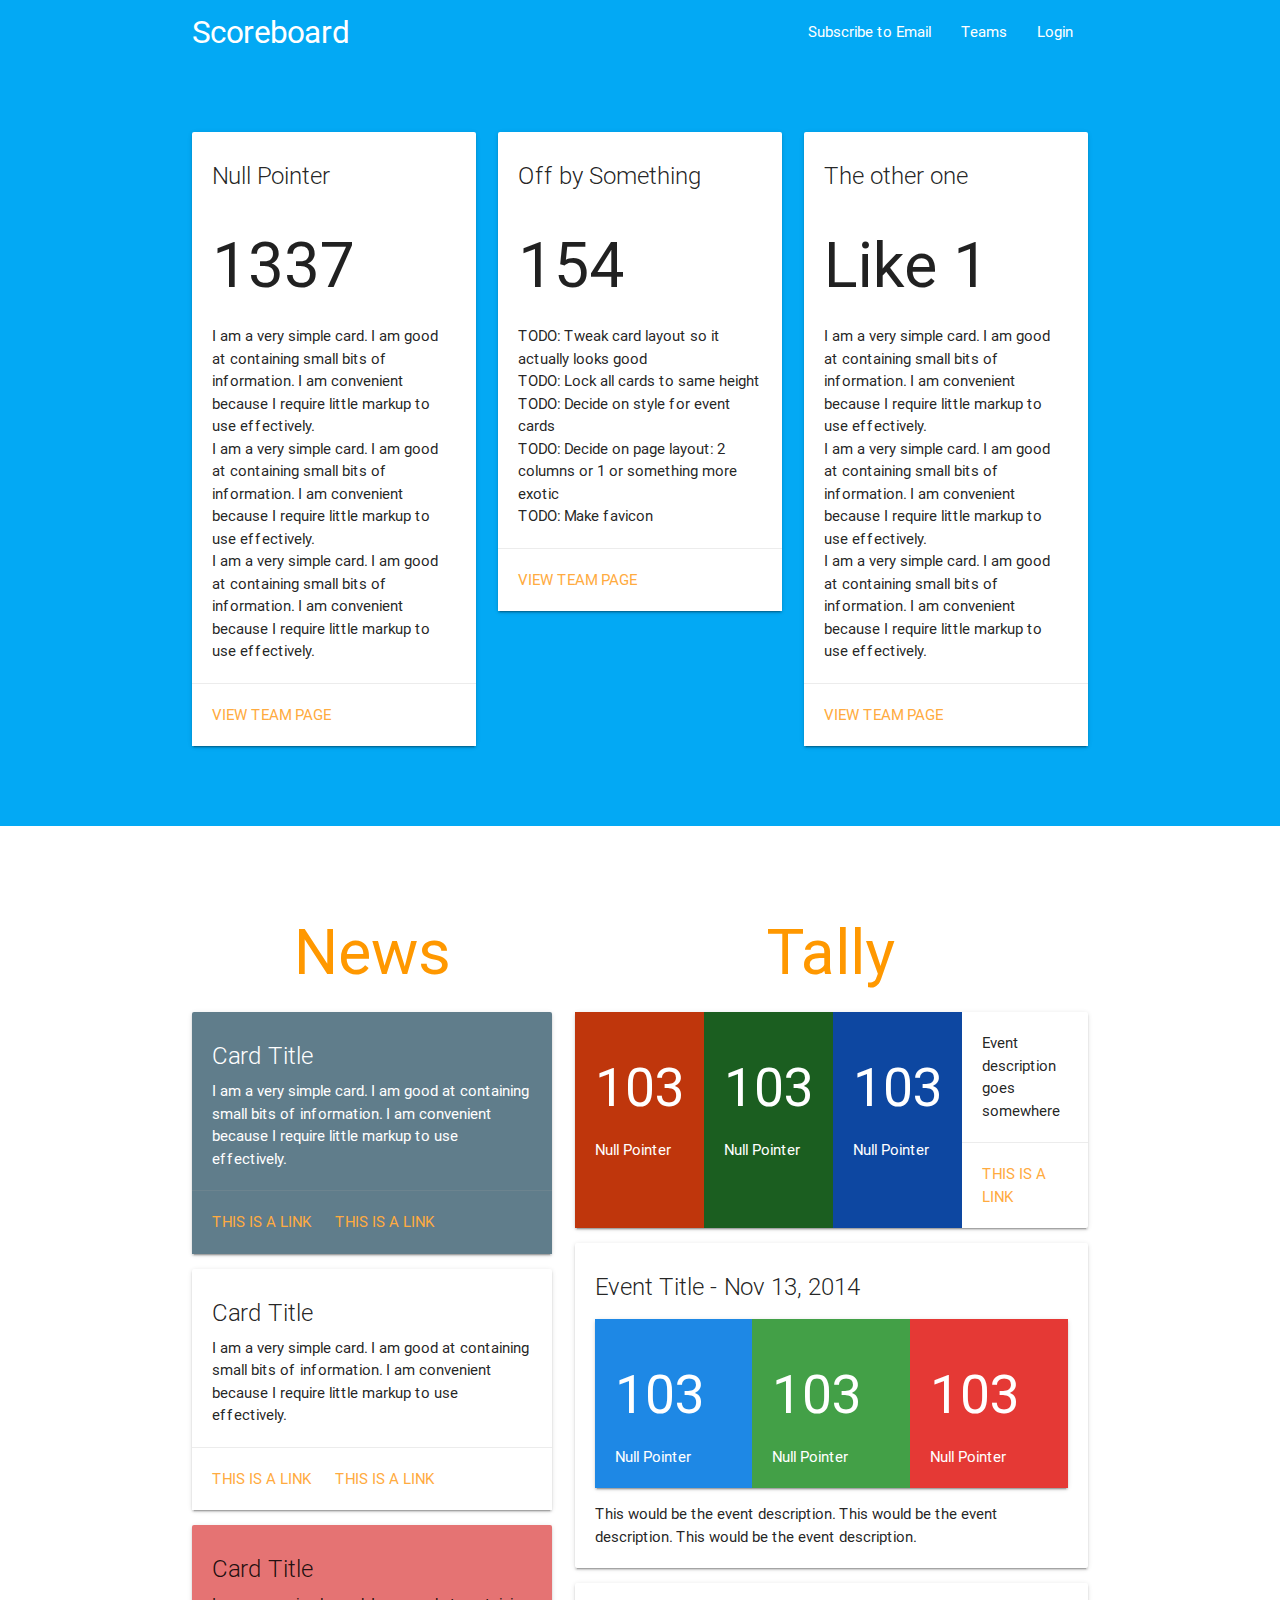
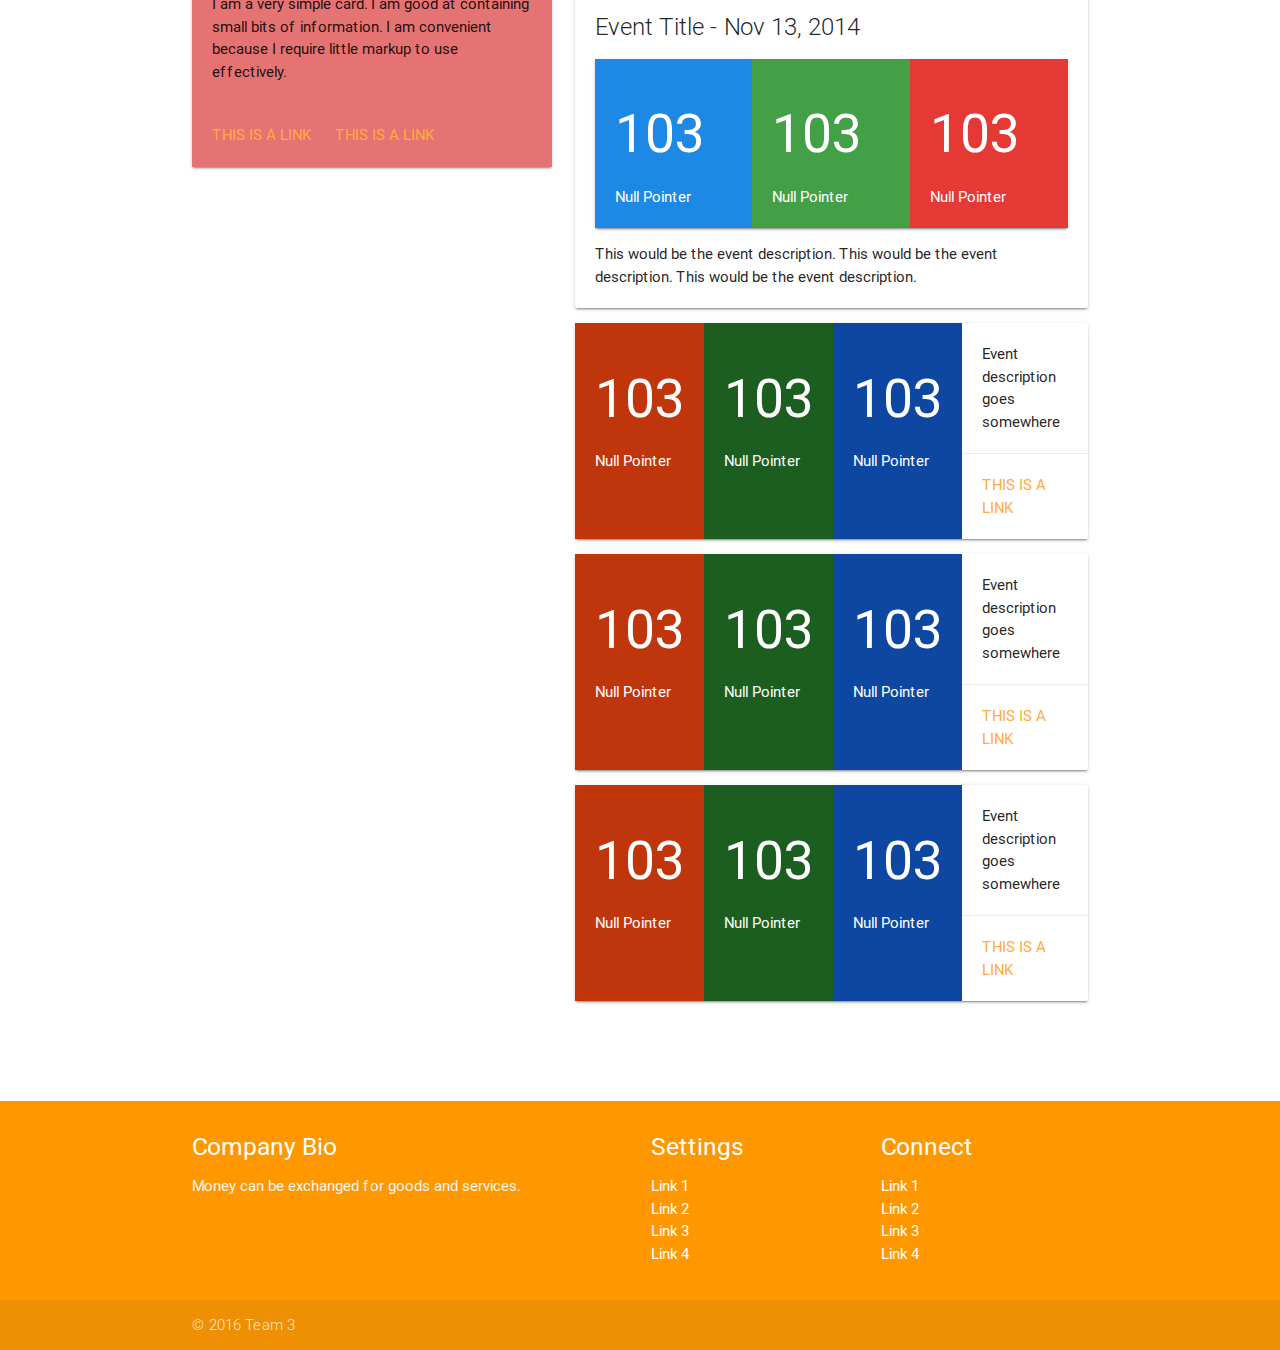
==== index.html @ c2c89194 "Switched -again- to the materializecss framework This is the final switch, I believe Created a skele" ====
<!DOCTYPE html>
<html lang="en">
<head>
  <meta http-equiv="Content-Type" content="text/html; charset=UTF-8"/>
  <meta name="viewport" content="width=device-width, initial-scale=1, maximum-scale=1.0"/>
  <title>Scoreboard</title>

  <!-- CSS  -->
  <link href="https://fonts.googleapis.com/icon?family=Material+Icons" rel="stylesheet">
  <link href="assets/lib/materialize/css/materialize.min.css" type="text/css" rel="stylesheet" media="screen,projection"/>
  <!--<link href="css/style.css" type="text/css" rel="stylesheet" media="screen,projection"/>-->
</head>
<body>
  <div class="navbar-fixed">
    <nav class="light-blue" style="box-shadow: 0 0 0 0;">
      <div class="nav-wrapper container">
        <a id="logo-container" href="#" class="brand-logo">Scoreboard</a>
        <ul class="right hide-on-med-and-down">
          <li><a href="#">Login</a></li>
        </ul>
        <ul class="right hide-on-med-and-down">
          <li><a href="#">Teams</a></li>
        </ul>
        <ul class="right hide-on-med-and-down">
          <li><a href="#">Subscribe to Email</a></li>
        </ul>

        <ul id="nav-mobile" class="side-nav">
          <li><a href="#">Navbar Link</a></li>
        </ul>
        <a href="#" data-activates="nav-mobile" class="button-collapse"><i class="material-icons">menu</i></a>
      </div>
    </nav>
  </div>
  <div class="section no-pad-bot light-blue" id="index-banner">
    <div class="container">
      <br><br>

      <div class="row">
        <div class="col s12 l4">
          <div class="card">
            <div class="card-content">
              <span class="card-title">Null Pointer</span>
              <h1>1337</h1>
              <p>I am a very simple card. I am good at containing small bits of information.
              I am convenient because I require little markup to use effectively.</p>
              <p>I am a very simple card. I am good at containing small bits of information.
              I am convenient because I require little markup to use effectively.</p>
              <p>I am a very simple card. I am good at containing small bits of information.
              I am convenient because I require little markup to use effectively.</p>
            </div>
            <div class="card-action">
              <a href="#">View team page</a>
            </div>
          </div>
        </div>
        <div class="col s12 l4">
          <div class="card">
            <div class="card-content">
              <span class="card-title">Off by Something</span>
              <h1>154</h1>
              <p>TODO: Tweak card layout so it actually looks good</p>
              <p>TODO: Lock all cards to same height</p>
              <p>TODO: Decide on style for event cards</p>              
              <p>TODO: Decide on page layout: 2 columns or 1 or something more exotic</p>              
              <p>TODO: Make favicon</p>
            </div>
            <div class="card-action">
              <a href="#">View team page</a>
            </div>
          </div>
        </div>
        <div class="col s12 l4">
          <div class="card">
            <div class="card-content">
              <span class="card-title">The other one</span>
              <h1>Like 1</h1>
              <p>I am a very simple card. I am good at containing small bits of information.
              I am convenient because I require little markup to use effectively.</p>
              <p>I am a very simple card. I am good at containing small bits of information.
              I am convenient because I require little markup to use effectively.</p>
              <p>I am a very simple card. I am good at containing small bits of information.
              I am convenient because I require little markup to use effectively.</p>
            </div>
            <div class="card-action">
              <a href="#">View team page</a>
            </div>
          </div>
        </div>
      </div>
      <br><br>
    </div>
  </div>

  <div class="section no-pad-bot" id="index-banner">
    <div class="container">
      <br><br>

      <div class="row">
        <div class="col s12 l5">
          <h1 class="header center orange-text">News</h1>

          <div class="card blue-grey">
            <div class="card-content white-text">
              <span class="card-title">Card Title</span>
              <p>I am a very simple card. I am good at containing small bits of information.
              I am convenient because I require little markup to use effectively.</p>
            </div>
            <div class="card-action">
              <a href="#">This is a link</a>
              <a href="#">This is a link</a>
            </div>
          </div>

          <div class="card">
            <div class="card-content">
              <span class="card-title">Card Title</span>
              <p>I am a very simple card. I am good at containing small bits of information.
              I am convenient because I require little markup to use effectively.</p>
            </div>
            <div class="card-action">
              <a href="#">This is a link</a>
              <a href="#">This is a link</a>
            </div>
          </div>
          
          <div class="card red lighten-2">
            <div class="card-content">
              <span class="card-title">Card Title</span>
              <p>I am a very simple card. I am good at containing small bits of information.
              I am convenient because I require little markup to use effectively.</p>
            </div>
            <div class="card-action">
              <a href="#">This is a link</a>
              <a href="#">This is a link</a>
            </div>
          </div>
        </div>
        <div class="col s12 l7">          
          <h1 class="header center orange-text">Tally</h1>

          <div class="card-stacked">
            <div class="card horizontal">
              <div class="card-stacked deep-orange darken-4">
                <div class="card-content white-text">
                  <h2>103</h2>
                  <p>Null Pointer</p>
                </div>
              </div>
              <div class="card-stacked green darken-4">
                <div class="card-content white-text">
                  <h2>103</h2>
                  <p>Null Pointer</p>
                </div>
              </div>
              <div class="card-stacked blue darken-4">
                <div class="card-content white-text">
                  <h2>103</h2>
                  <p>Null Pointer</p>
                </div>
              </div>
              <div class="card-stacked">
                <div class="card-content">
                  <p>Event description goes somewhere</p>
                </div>
                <div class="card-action">
                  <a href="#">This is a link</a>
                </div>
              </div>
            </div>
          </div>

          <div class="card">
            <div class="card-content">
              <span class="card-title">Event Title - Nov 13, 2014</span>        
              <div class="card horizontal">
                <div class="card-stacked blue darken-1">
                  <div class="card-content white-text">
                    <h2>103</h2>
                    <p>Null Pointer</p>
                  </div>
                </div>
                <div class="card-stacked green darken-1">
                  <div class="card-content white-text">
                    <h2>103</h2>
                    <p>Null Pointer</p>
                  </div>
                </div>
                <div class="card-stacked red darken-1">
                  <div class="card-content white-text">
                    <h2>103</h2>
                    <p>Null Pointer</p>
                  </div>
                </div>
              </div>    
              <p>This would be the event description. This would be the event description. This would be the event description.</p>   
            </div>
          </div>

          <div class="card">
            <div class="card-content">
              <span class="card-title">Event Title - Nov 13, 2014</span>        
              <div class="card horizontal">
                <div class="card-stacked blue darken-1">
                  <div class="card-content white-text">
                    <h2>103</h2>
                    <p>Null Pointer</p>
                  </div>
                </div>
                <div class="card-stacked green darken-1">
                  <div class="card-content white-text">
                    <h2>103</h2>
                    <p>Null Pointer</p>
                  </div>
                </div>
                <div class="card-stacked red darken-1">
                  <div class="card-content white-text">
                    <h2>103</h2>
                    <p>Null Pointer</p>
                  </div>
                </div>
              </div>    
              <p>This would be the event description. This would be the event description. This would be the event description.</p>   
            </div>
          </div>

          <div class="card-stacked">
            <div class="card horizontal">
              <div class="card-stacked deep-orange darken-4">
                <div class="card-content white-text">
                  <h2>103</h2>
                  <p>Null Pointer</p>
                </div>
              </div>
              <div class="card-stacked green darken-4">
                <div class="card-content white-text">
                  <h2>103</h2>
                  <p>Null Pointer</p>
                </div>
              </div>
              <div class="card-stacked blue darken-4">
                <div class="card-content white-text">
                  <h2>103</h2>
                  <p>Null Pointer</p>
                </div>
              </div>
              <div class="card-stacked">
                <div class="card-content">
                  <p>Event description goes somewhere</p>
                </div>
                <div class="card-action">
                  <a href="#">This is a link</a>
                </div>
              </div>
            </div>
          </div>
          <div class="card-stacked">
            <div class="card horizontal">
              <div class="card-stacked deep-orange darken-4">
                <div class="card-content white-text">
                  <h2>103</h2>
                  <p>Null Pointer</p>
                </div>
              </div>
              <div class="card-stacked green darken-4">
                <div class="card-content white-text">
                  <h2>103</h2>
                  <p>Null Pointer</p>
                </div>
              </div>
              <div class="card-stacked blue darken-4">
                <div class="card-content white-text">
                  <h2>103</h2>
                  <p>Null Pointer</p>
                </div>
              </div>
              <div class="card-stacked">
                <div class="card-content">
                  <p>Event description goes somewhere</p>
                </div>
                <div class="card-action">
                  <a href="#">This is a link</a>
                </div>
              </div>
            </div>
          </div>
          <div class="card-stacked">
            <div class="card horizontal">
              <div class="card-stacked deep-orange darken-4">
                <div class="card-content white-text">
                  <h2>103</h2>
                  <p>Null Pointer</p>
                </div>
              </div>
              <div class="card-stacked green darken-4">
                <div class="card-content white-text">
                  <h2>103</h2>
                  <p>Null Pointer</p>
                </div>
              </div>
              <div class="card-stacked blue darken-4">
                <div class="card-content white-text">
                  <h2>103</h2>
                  <p>Null Pointer</p>
                </div>
              </div>
              <div class="card-stacked">
                <div class="card-content">
                  <p>Event description goes somewhere</p>
                </div>
                <div class="card-action">
                  <a href="#">This is a link</a>
                </div>
              </div>
            </div>
          </div>

        </div>               
      </div>
      <br><br>
    </div>
  </div>

  <footer class="page-footer orange">
    <div class="container">
      <div class="row">
        <div class="col l6 s12">
          <h5 class="white-text">Company Bio</h5>
          <p class="grey-text text-lighten-4">Money can be exchanged for goods and services.</p>
        </div>
        <div class="col l3 s12">
          <h5 class="white-text">Settings</h5>
          <ul>
            <li><a class="white-text" href="#!">Link 1</a></li>
            <li><a class="white-text" href="#!">Link 2</a></li>
            <li><a class="white-text" href="#!">Link 3</a></li>
            <li><a class="white-text" href="#!">Link 4</a></li>
          </ul>
        </div>
        <div class="col l3 s12">
          <h5 class="white-text">Connect</h5>
          <ul>
            <li><a class="white-text" href="#!">Link 1</a></li>
            <li><a class="white-text" href="#!">Link 2</a></li>
            <li><a class="white-text" href="#!">Link 3</a></li>
            <li><a class="white-text" href="#!">Link 4</a></li>
          </ul>
        </div>
      </div>
    </div>
    <div class="footer-copyright">
      <div class="container">      
      &copy; 2016 Team 3 
      </div>
    </div>
  </footer>


  <!--  Scripts-->
  <!--<script src="https://code.jquery.com/jquery-2.1.1.min.js"></script>-->
  <script src="assets/lib/jquery/jquery-2.1.1.min.js"></script>
  <script src="assets/lib/materialize/js/materialize.js"></script>
  <!--<script src="js/init.js"></script>-->

  </body>
</html>
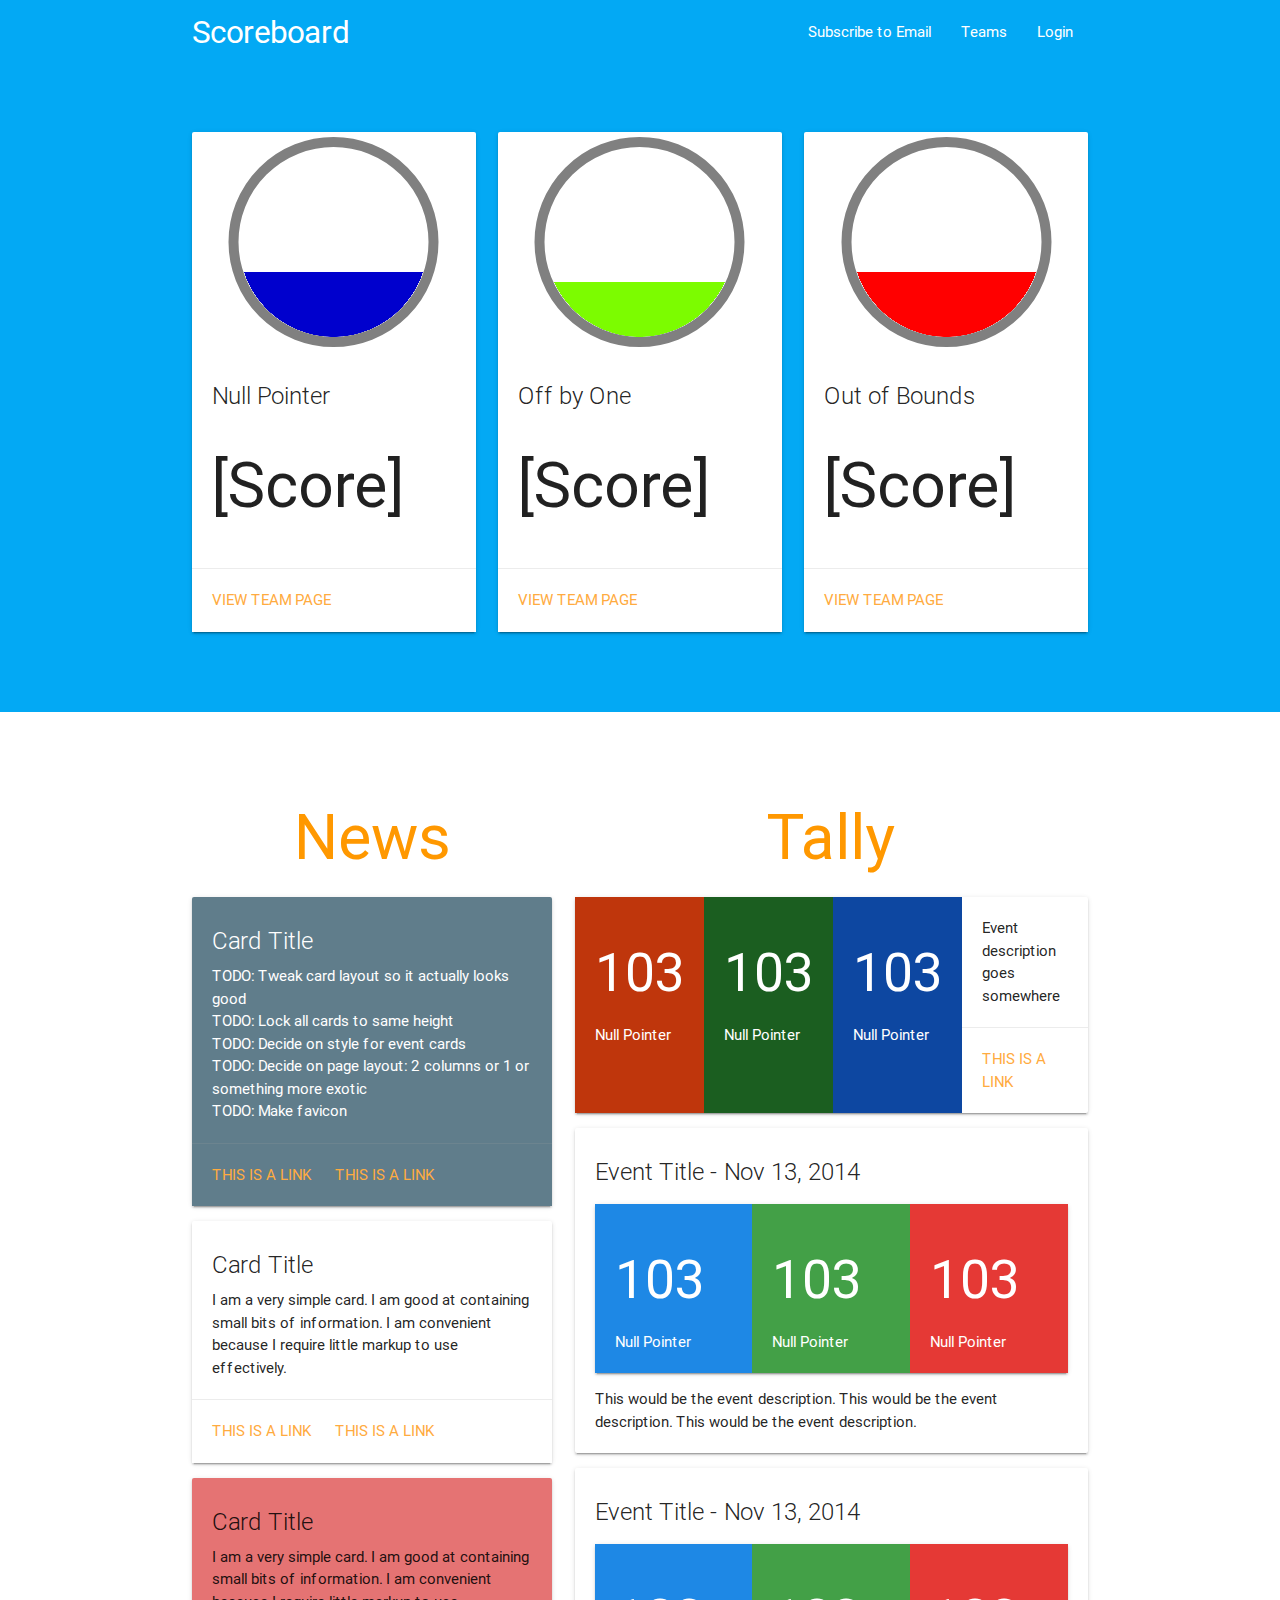
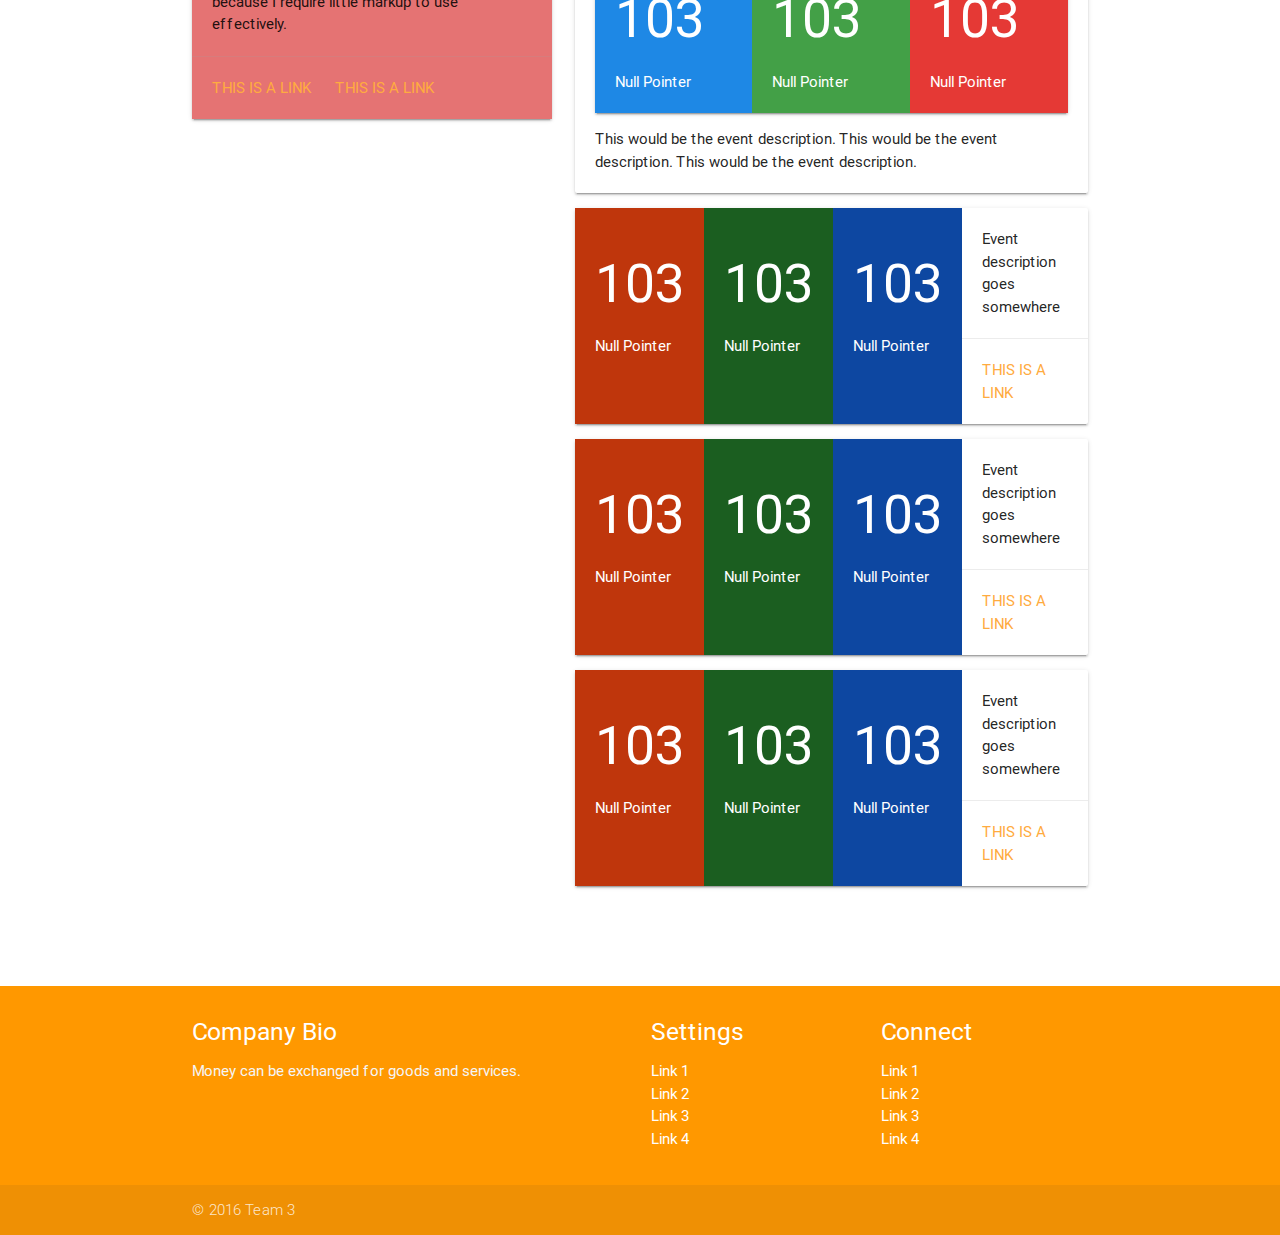
==== commit 4443935d: "Modified index page to display dynamic circles. Circles need linked into database." ====
--- a/index.html
+++ b/index.html
@@ -5,7 +5,6 @@
   <meta http-equiv="Content-Type" content="text/html; charset=UTF-8"/>
   <meta name="viewport" content="width=device-width, initial-scale=1, maximum-scale=1.0"/>
   <title>Scoreboard</title>
-
   <!-- CSS  -->
   <link href="https://fonts.googleapis.com/icon?family=Material+Icons" rel="stylesheet">
   <link href="assets/lib/materialize/css/materialize.min.css" type="text/css" rel="stylesheet" media="screen,projection"/>
@@ -39,16 +38,13 @@
 
       <div class="row">
         <div class="col s12 l4">
-          <div class="card">
+          <div class="card large">
+            <div class="card-image">
+              <canvas id="Crew1" style="padding-left: 0;padding-right: 0;margin-left: auto;margin-right: auto;display: block;"width="215" height="220"></canvas>
+            </div>
             <div class="card-content">
               <span class="card-title">Null Pointer</span>
-              <h1>1337</h1>
-              <p>I am a very simple card. I am good at containing small bits of information.
-              I am convenient because I require little markup to use effectively.</p>
-              <p>I am a very simple card. I am good at containing small bits of information.
-              I am convenient because I require little markup to use effectively.</p>
-              <p>I am a very simple card. I am good at containing small bits of information.
-              I am convenient because I require little markup to use effectively.</p>
+              <h1 id="Crew1Score">[Score]</h1>
             </div>
             <div class="card-action">
               <a href="#">View team page</a>
@@ -56,15 +52,14 @@
           </div>
         </div>
         <div class="col s12 l4">
-          <div class="card">
-            <div class="card-content">
-              <span class="card-title">Off by Something</span>
-              <h1>154</h1>
-              <p>TODO: Tweak card layout so it actually looks good</p>
-              <p>TODO: Lock all cards to same height</p>
-              <p>TODO: Decide on style for event cards</p>              
-              <p>TODO: Decide on page layout: 2 columns or 1 or something more exotic</p>              
-              <p>TODO: Make favicon</p>
+          <div class="card large">
+            <div class="card-image">
+              <canvas id="Crew2" style="padding-left: 0;padding-right: 0;margin-left: auto;margin-right: auto;display: block;"width="215" height="220"></canvas>
+            </div>
+            <div class="card-content">
+              <span class="card-title">Off by One</span>
+              <h1 id="Crew2SCore">[Score]</h1>
+
             </div>
             <div class="card-action">
               <a href="#">View team page</a>
@@ -72,16 +67,13 @@
           </div>
         </div>
         <div class="col s12 l4">
-          <div class="card">
-            <div class="card-content">
-              <span class="card-title">The other one</span>
-              <h1>Like 1</h1>
-              <p>I am a very simple card. I am good at containing small bits of information.
-              I am convenient because I require little markup to use effectively.</p>
-              <p>I am a very simple card. I am good at containing small bits of information.
-              I am convenient because I require little markup to use effectively.</p>
-              <p>I am a very simple card. I am good at containing small bits of information.
-              I am convenient because I require little markup to use effectively.</p>
+          <div class="card large">
+            <div class="card-image">
+              <canvas id="Crew3" style="padding-left: 0;padding-right: 0;margin-left: auto;margin-right: auto;display: block;"width="215" height="220"></canvas>
+            </div>
+            <div class="card-content">
+              <span class="card-title">Out of Bounds</span>
+              <h1 id="Crew3Score">[Score]</h1>
             </div>
             <div class="card-action">
               <a href="#">View team page</a>
@@ -104,8 +96,11 @@
           <div class="card blue-grey">
             <div class="card-content white-text">
               <span class="card-title">Card Title</span>
-              <p>I am a very simple card. I am good at containing small bits of information.
-              I am convenient because I require little markup to use effectively.</p>
+              <p>TODO: Tweak card layout so it actually looks good</p>
+              <p>TODO: Lock all cards to same height</p>
+              <p>TODO: Decide on style for event cards</p>
+              <p>TODO: Decide on page layout: 2 columns or 1 or something more exotic</p>
+              <p>TODO: Make favicon</p>
             </div>
             <div class="card-action">
               <a href="#">This is a link</a>
@@ -124,7 +119,7 @@
               <a href="#">This is a link</a>
             </div>
           </div>
-          
+
           <div class="card red lighten-2">
             <div class="card-content">
               <span class="card-title">Card Title</span>
@@ -137,7 +132,7 @@
             </div>
           </div>
         </div>
-        <div class="col s12 l7">          
+        <div class="col s12 l7">
           <h1 class="header center orange-text">Tally</h1>
 
           <div class="card-stacked">
@@ -173,7 +168,7 @@
 
           <div class="card">
             <div class="card-content">
-              <span class="card-title">Event Title - Nov 13, 2014</span>        
+              <span class="card-title">Event Title - Nov 13, 2014</span>
               <div class="card horizontal">
                 <div class="card-stacked blue darken-1">
                   <div class="card-content white-text">
@@ -193,14 +188,14 @@
                     <p>Null Pointer</p>
                   </div>
                 </div>
-              </div>    
-              <p>This would be the event description. This would be the event description. This would be the event description.</p>   
+              </div>
+              <p>This would be the event description. This would be the event description. This would be the event description.</p>
             </div>
           </div>
 
           <div class="card">
             <div class="card-content">
-              <span class="card-title">Event Title - Nov 13, 2014</span>        
+              <span class="card-title">Event Title - Nov 13, 2014</span>
               <div class="card horizontal">
                 <div class="card-stacked blue darken-1">
                   <div class="card-content white-text">
@@ -220,8 +215,8 @@
                     <p>Null Pointer</p>
                   </div>
                 </div>
-              </div>    
-              <p>This would be the event description. This would be the event description. This would be the event description.</p>   
+              </div>
+              <p>This would be the event description. This would be the event description. This would be the event description.</p>
             </div>
           </div>
 
@@ -316,7 +311,7 @@
             </div>
           </div>
 
-        </div>               
+        </div>
       </div>
       <br><br>
     </div>
@@ -350,8 +345,8 @@
       </div>
     </div>
     <div class="footer-copyright">
-      <div class="container">      
-      &copy; 2016 Team 3 
+      <div class="container">
+      &copy; 2016 Team 3
       </div>
     </div>
   </footer>
@@ -364,4 +359,86 @@
   <!--<script src="js/init.js"></script>-->
 
   </body>
+
+  <!--the animdations for the circles-->
+  <script>
+      function CircleAnimation( opt )
+      {
+          var context = opt.canvas.getContext("2d");
+          var handle = 0;
+          var current = 0;
+          var percent = 0;
+
+          this.start = function( percentage )
+          {
+              percent = percentage;
+              // start the interval
+              handle = setInterval( draw, opt.interval );
+          }
+
+          // fill the background color
+          context.fillStyle = "rgba(0, 0, 0, 0)";
+          context.fillRect( 0, 0, opt.width, opt.height );
+
+          // draw a circle
+          context.arc( opt.width / 2, opt.height / 2, opt.radius, 0, 2 * Math.PI, false );
+          context.lineWidth = opt.linewidth;
+          context.strokeStyle = opt.circlecolor;
+          context.stroke();
+
+          function draw()
+          {
+              // make a circular clipping region
+              context.beginPath();
+              context.arc( opt.width / 2, opt.height / 2, opt.radius-(opt.linewidth/2), 0, 2 * Math.PI, false );
+              context.clip();
+
+              // draw the current rectangle
+              var height = ((100-current)*opt.radius*2)/100 + (opt.height-(opt.radius*2))/2;
+              context.fillStyle = opt.fillcolor;
+              context.fillRect( 0, height, opt.width, opt.radius*2 );
+
+              // clear the interval when the animation is over
+              if ( current < percent ) current+=opt.step;
+              else clearInterval(handle);
+          }
+      }
+      // create the new object, add options, and start the animation with desired percentage
+      var canvas = document.getElementById("Crew1");
+      new CircleAnimation({
+          'canvas': canvas,
+          'width': canvas.width,
+          'height': canvas.height,
+          'radius': 100,
+          'linewidth': 10,
+          'interval': 20,
+          'step': 1,
+          'circlecolor': '#808080',
+          'fillcolor': '#0000CD'  //Need proper color for crew
+      }).start( 70 ); //This is where the sizes of the drawn color is modified.
+      var canvas = document.getElementById("Crew2");
+          new CircleAnimation({
+              'canvas': canvas,
+              'width': canvas.width,
+              'height': canvas.height,
+              'radius': 100,
+              'linewidth': 10,
+              'interval': 20,
+              'step': 1,
+              'circlecolor': '#808080',
+              'fillcolor': '#7CFC00'  //Need proper color for crew
+          }).start( 30 ); //This is where the sizes of the drawn color is modified.
+      var canvas = document.getElementById("Crew3");
+          new CircleAnimation({
+              'canvas': canvas,
+              'width': canvas.width,
+              'height': canvas.height,
+              'radius': 100,
+              'linewidth': 10,
+              'interval': 20,
+              'step': 1,
+              'circlecolor': '#808080',
+              'fillcolor': '#FF0000' //Need proper color for crew
+          }).start( 50 ); //This is where the sizes of the drawn color is modified.
+  </script>
 </html>
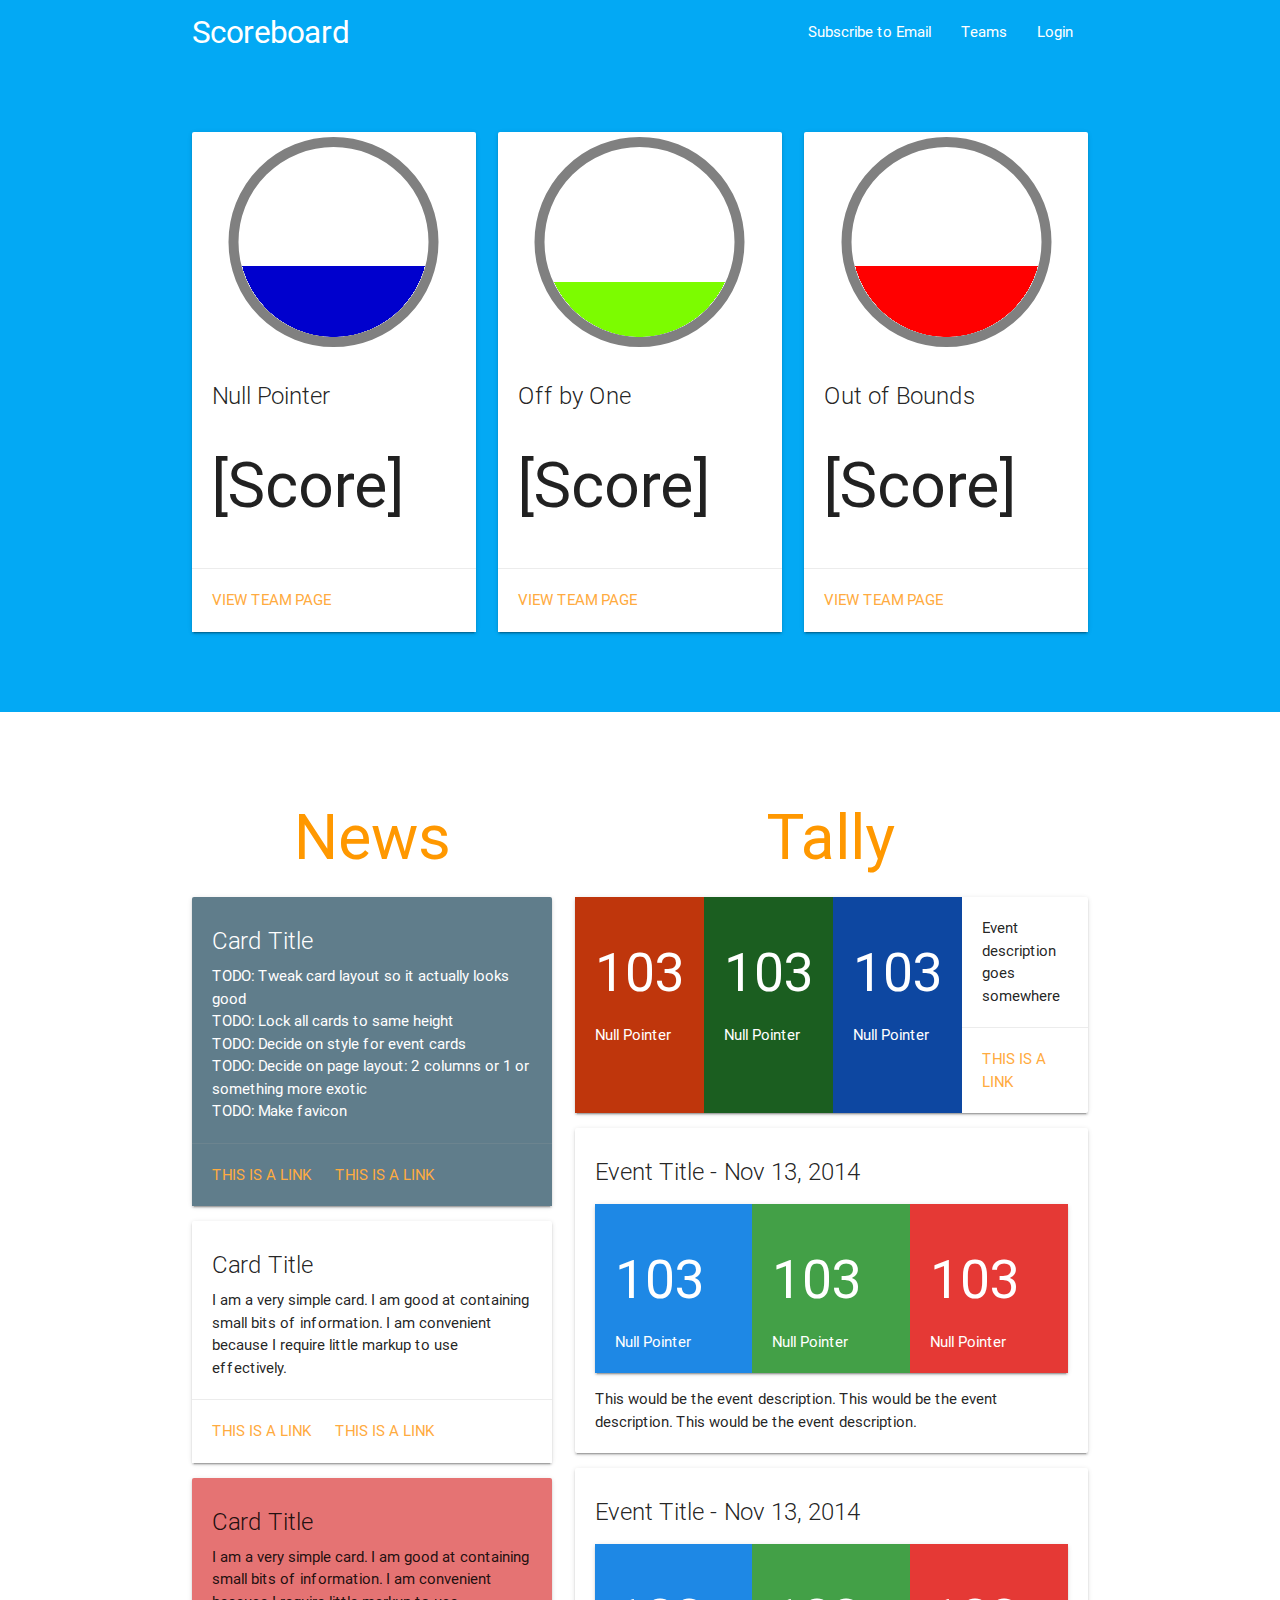
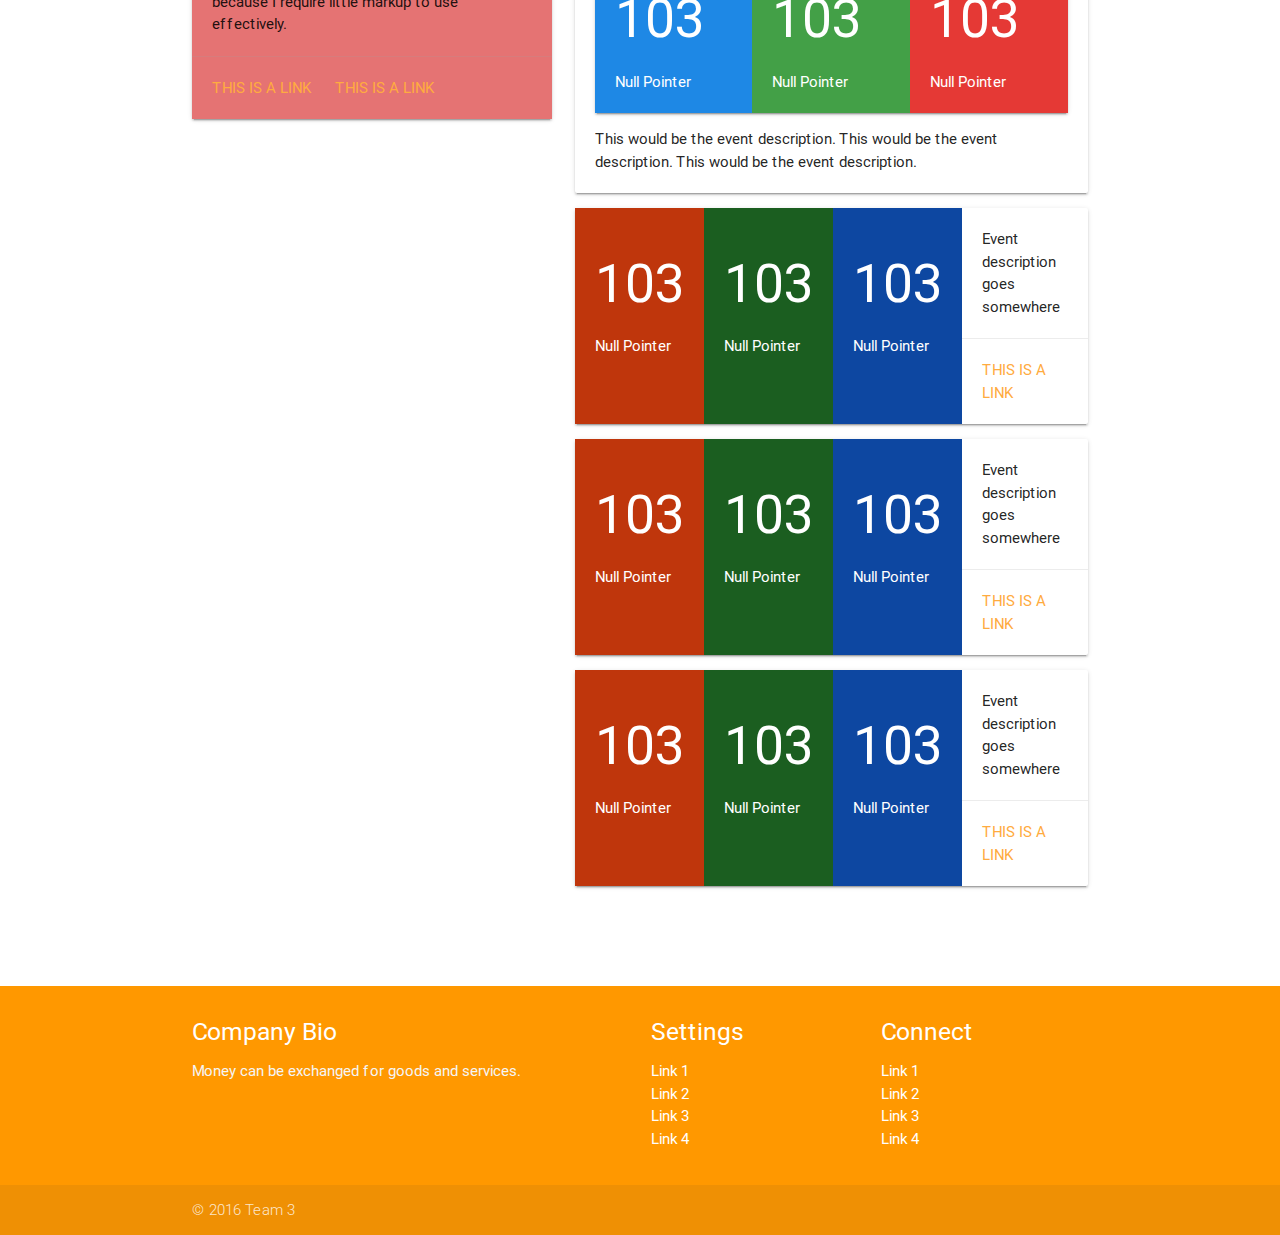
==== commit daad7ca6: "Modified index page to display dynamic circles. Circles need linked into database." ====
--- a/index.html
+++ b/index.html
@@ -16,7 +16,44 @@
       <div class="nav-wrapper container">
         <a id="logo-container" href="#" class="brand-logo">Scoreboard</a>
         <ul class="right hide-on-med-and-down">
-          <li><a href="#">Login</a></li>
+		  
+		  <!--Raistlin Hess-->
+		   <!--
+			  Function that is called when the "Login" button is clicked.
+			  This hides the button, then displays a form for logging in.
+		   -->
+           <script type="text/javascript">
+			function display(clicked)
+			{
+			  if(clicked == 1)
+			  {
+			    //Hide "Login" text, show a form
+			    document.getElementById("showLogin").style.display="none";
+		        document.getElementById("username").style.display="block";
+				document.getElementById("password").style.display="block";
+				document.getElementById("loginButton").style.display="block";
+			  }
+			}
+		  </script>
+		  
+		  <!--The Login Form-->
+		  <form id="loginForm" action="validateGateway.php" method="post">
+			<input type="text" id="username" placeholder="Username"></input>
+			<input type="text" id="password" placeholder="Password"></input>
+			<a href="javascript:display(1);" id="showLogin">Login</a>
+			<input type="submit" id="loginButton" value="Submit">
+			<!--<input type="button" class="card" id="loginButton" onclick="display(1)" value="Login"></input>-->
+		  </form>
+		  
+		  <!--Hide form when page loads-->
+		  <script type="text/javascript">
+		    document.getElementById("username").style.display="none";
+			document.getElementById("password").style.display="none"
+			document.getElementById("loginButton").style.display="none";
+		  </script>
+		  
+		  <!--End Raistlin Hess-->
+		  
         </ul>
         <ul class="right hide-on-med-and-down">
           <li><a href="#">Teams</a></li>
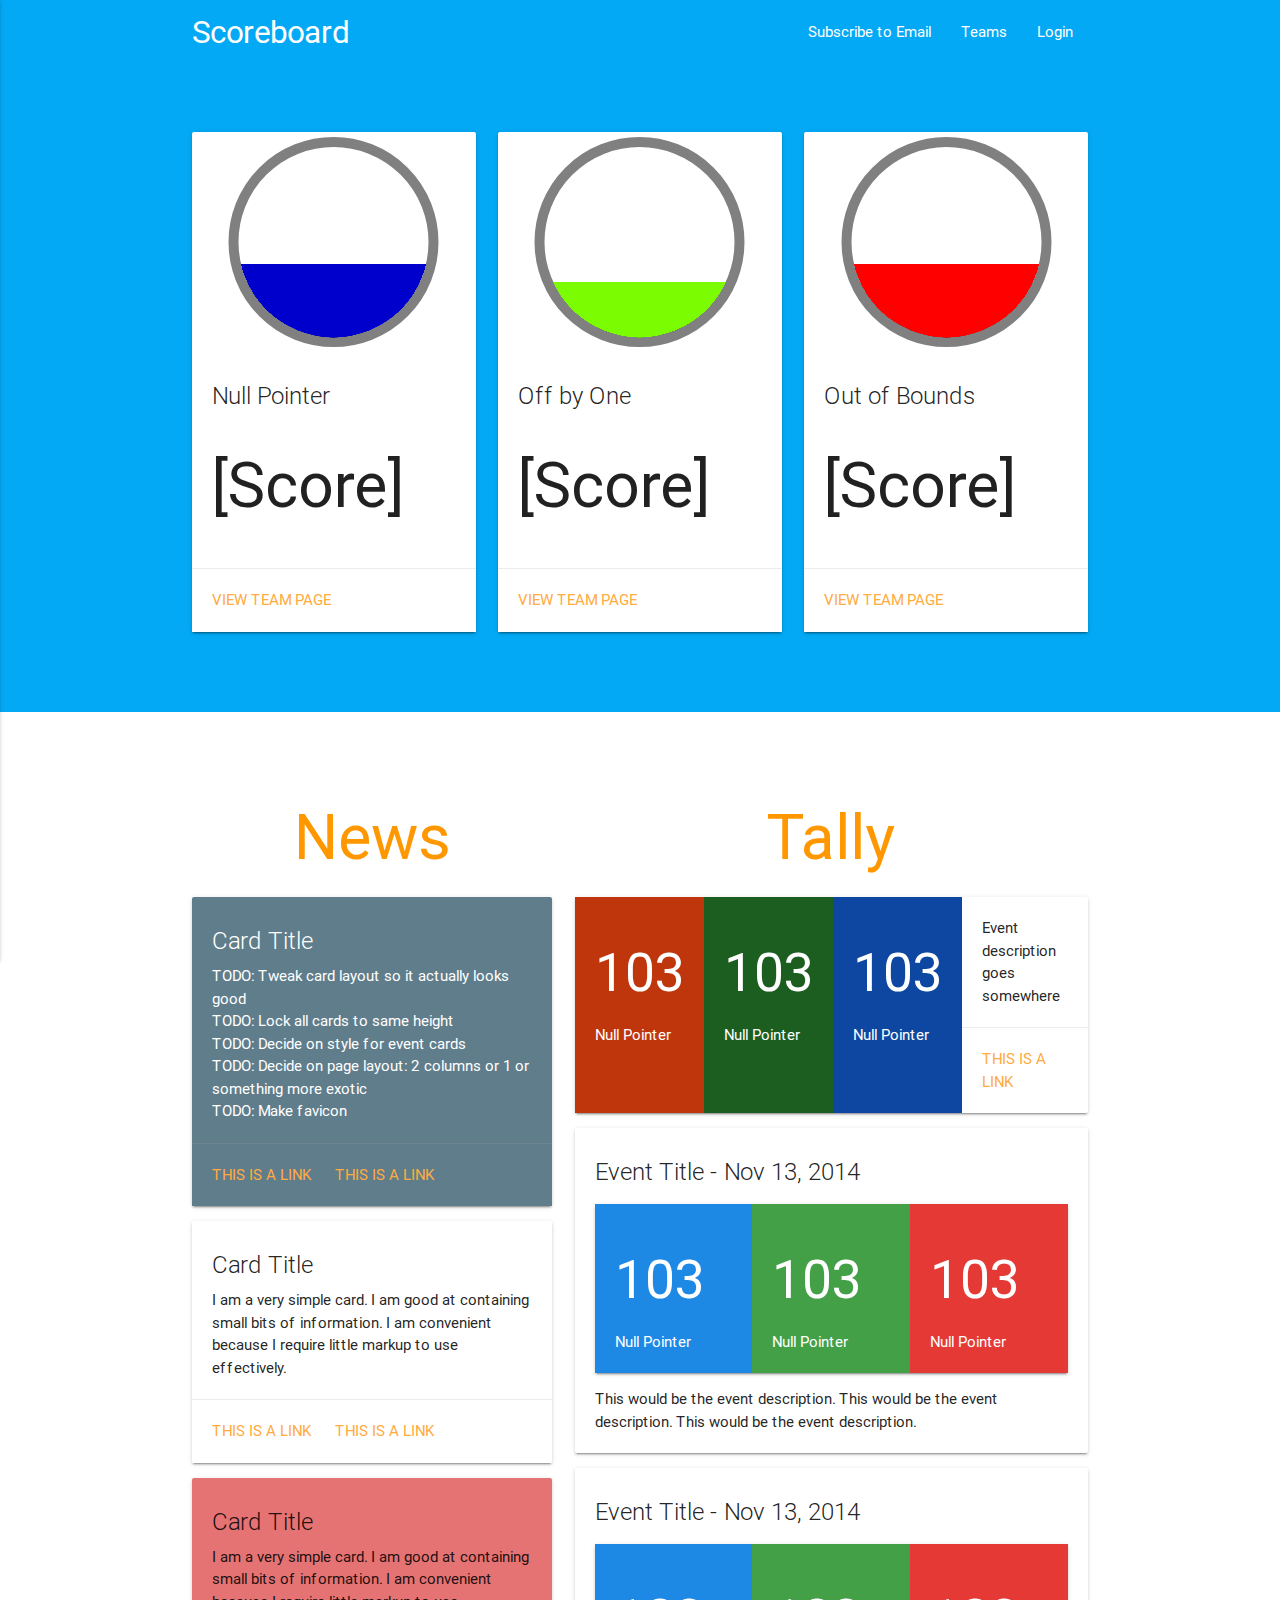
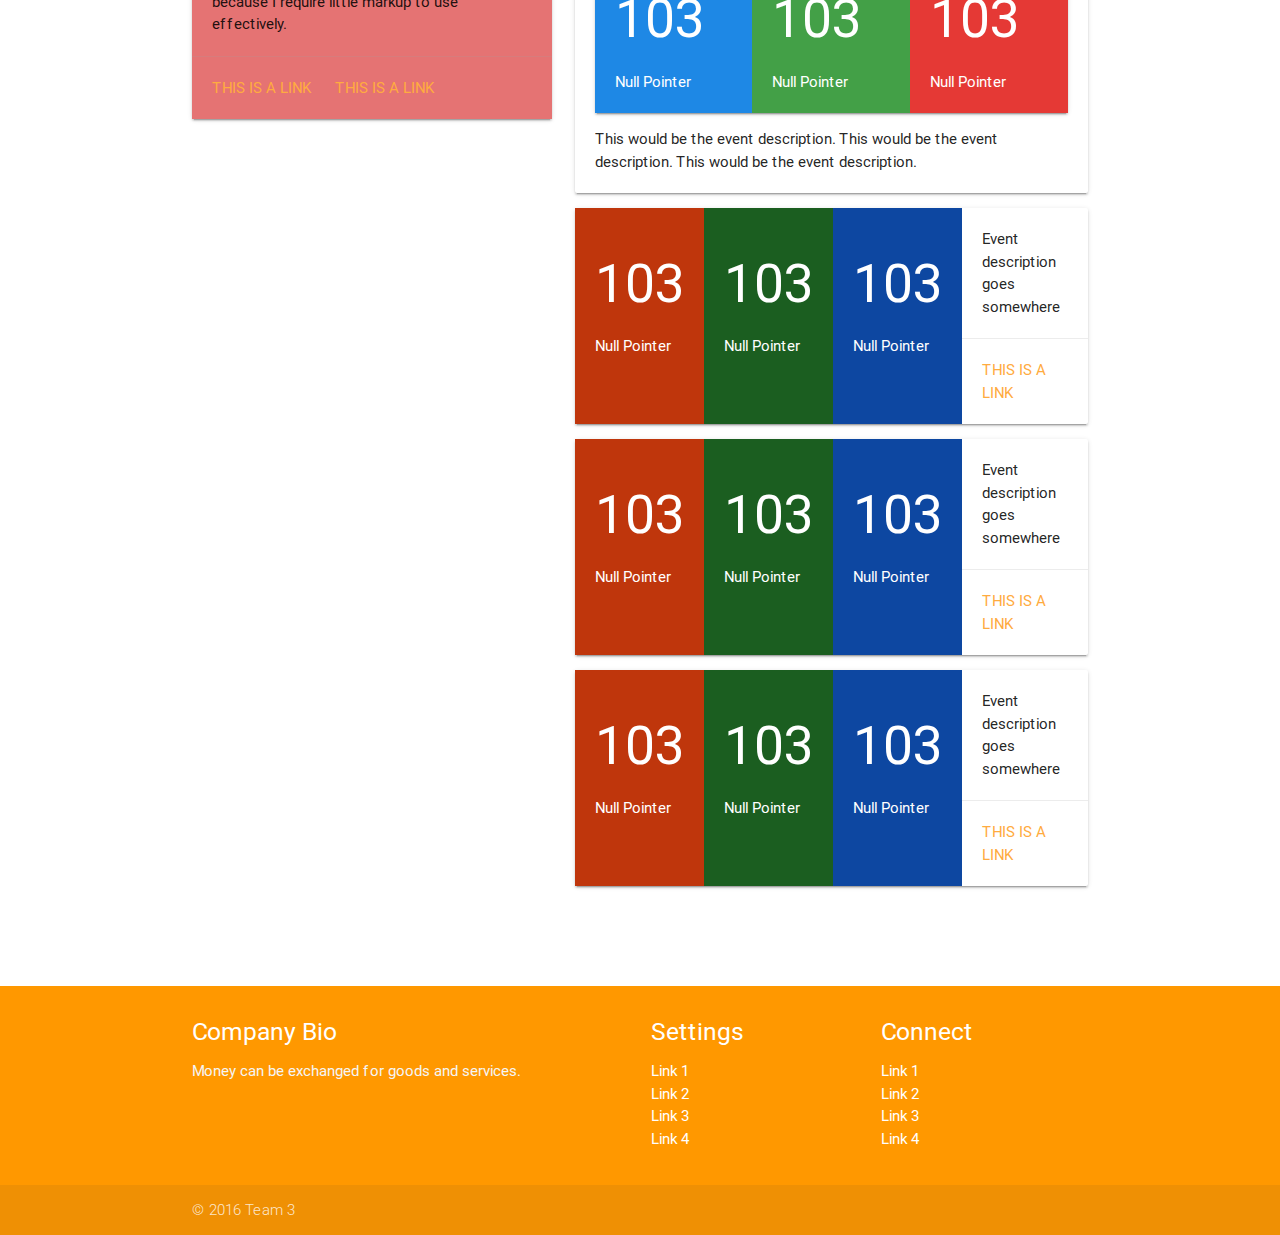
==== commit 310b48b5: "Worked on collapsible side menu." ====
--- a/index.html
+++ b/index.html
@@ -1,7 +1,14 @@
 
 <!DOCTYPE html>
+<!--
+@author Joss Steward, Brad Olah, Raistlin Hess
+-->
 <html lang="en">
 <head>
+  <script src="assets/lib/jquery/jquery-2.1.1.min.js"></script>
+  <script>
+    $( document ).ready(function(){$(".button-collapse").sideNav();});
+  </script>
   <meta http-equiv="Content-Type" content="text/html; charset=UTF-8"/>
   <meta name="viewport" content="width=device-width, initial-scale=1, maximum-scale=1.0"/>
   <title>Scoreboard</title>
@@ -16,47 +23,47 @@
       <div class="nav-wrapper container">
         <a id="logo-container" href="#" class="brand-logo">Scoreboard</a>
         <ul class="right hide-on-med-and-down">
-		  
+
 		  <!--Raistlin Hess-->
 		   <!--
 			  Function that is called when the "Login" button is clicked.
 			  This hides the button, then displays a form for logging in.
 		   -->
-           <script type="text/javascript">
+      <script type="text/javascript">
 			function display(clicked)
 			{
 			  if(clicked == 1)
 			  {
-			    //Hide "Login" text, show a form
-			    document.getElementById("showLogin").style.display="none";
-		        document.getElementById("username").style.display="block";
-				document.getElementById("password").style.display="block";
-				document.getElementById("loginButton").style.display="block";
+  			  //Hide "Login" text, show a form
+  			  document.getElementById("showLogin").style.display="none";
+  		    document.getElementById("username").style.display="block";
+  				document.getElementById("password").style.display="block";
+  				document.getElementById("loginButton").style.display="block";
 			  }
 			}
 		  </script>
-		  
+
 		  <!--The Login Form-->
 		  <form id="loginForm" action="validateGateway.php" method="post">
-			<input type="text" id="username" placeholder="Username"></input>
-			<input type="text" id="password" placeholder="Password"></input>
-			<a href="javascript:display(1);" id="showLogin">Login</a>
-			<input type="submit" id="loginButton" value="Submit">
-			<!--<input type="button" class="card" id="loginButton" onclick="display(1)" value="Login"></input>-->
+  			<input type="text" id="username" placeholder="Username"></input>
+  			<input type="text" id="password" placeholder="Password"></input>
+  			<a href="javascript:display(1);" id="showLogin">Login</a>
+  			<input type="submit" id="loginButton" value="Submit">
+  			<!--<input type="button" class="card" id="loginButton" onclick="display(1)" value="Login"></input>-->
 		  </form>
-		  
+
 		  <!--Hide form when page loads-->
 		  <script type="text/javascript">
-		    document.getElementById("username").style.display="none";
-			document.getElementById("password").style.display="none"
-			document.getElementById("loginButton").style.display="none";
+  		  document.getElementById("username").style.display="none";
+  			document.getElementById("password").style.display="none"
+  			document.getElementById("loginButton").style.display="none";
 		  </script>
-		  
+
 		  <!--End Raistlin Hess-->
-		  
+
         </ul>
         <ul class="right hide-on-med-and-down">
-          <li><a href="#">Teams</a></li>
+          <li><a href="teams.html">Teams</a></li>
         </ul>
         <ul class="right hide-on-med-and-down">
           <li><a href="#">Subscribe to Email</a></li>
@@ -64,7 +71,10 @@
 
         <ul id="nav-mobile" class="side-nav">
           <li><a href="#">Navbar Link</a></li>
+          <li><a href="#">Teams</a></li>
+          <li><a href="#">Subscribe to Email</a></li>
         </ul>
+
         <a href="#" data-activates="nav-mobile" class="button-collapse"><i class="material-icons">menu</i></a>
       </div>
     </nav>
@@ -427,7 +437,7 @@
           {
               // make a circular clipping region
               context.beginPath();
-              context.arc( opt.width / 2, opt.height / 2, opt.radius-(opt.linewidth/2), 0, 2 * Math.PI, false );
+              context.arc( opt.width / 2, opt.height / 2, opt.radius-(opt.linewidth/2.3), 0, 2 * Math.PI, false );
               context.clip();
 
               // draw the current rectangle
